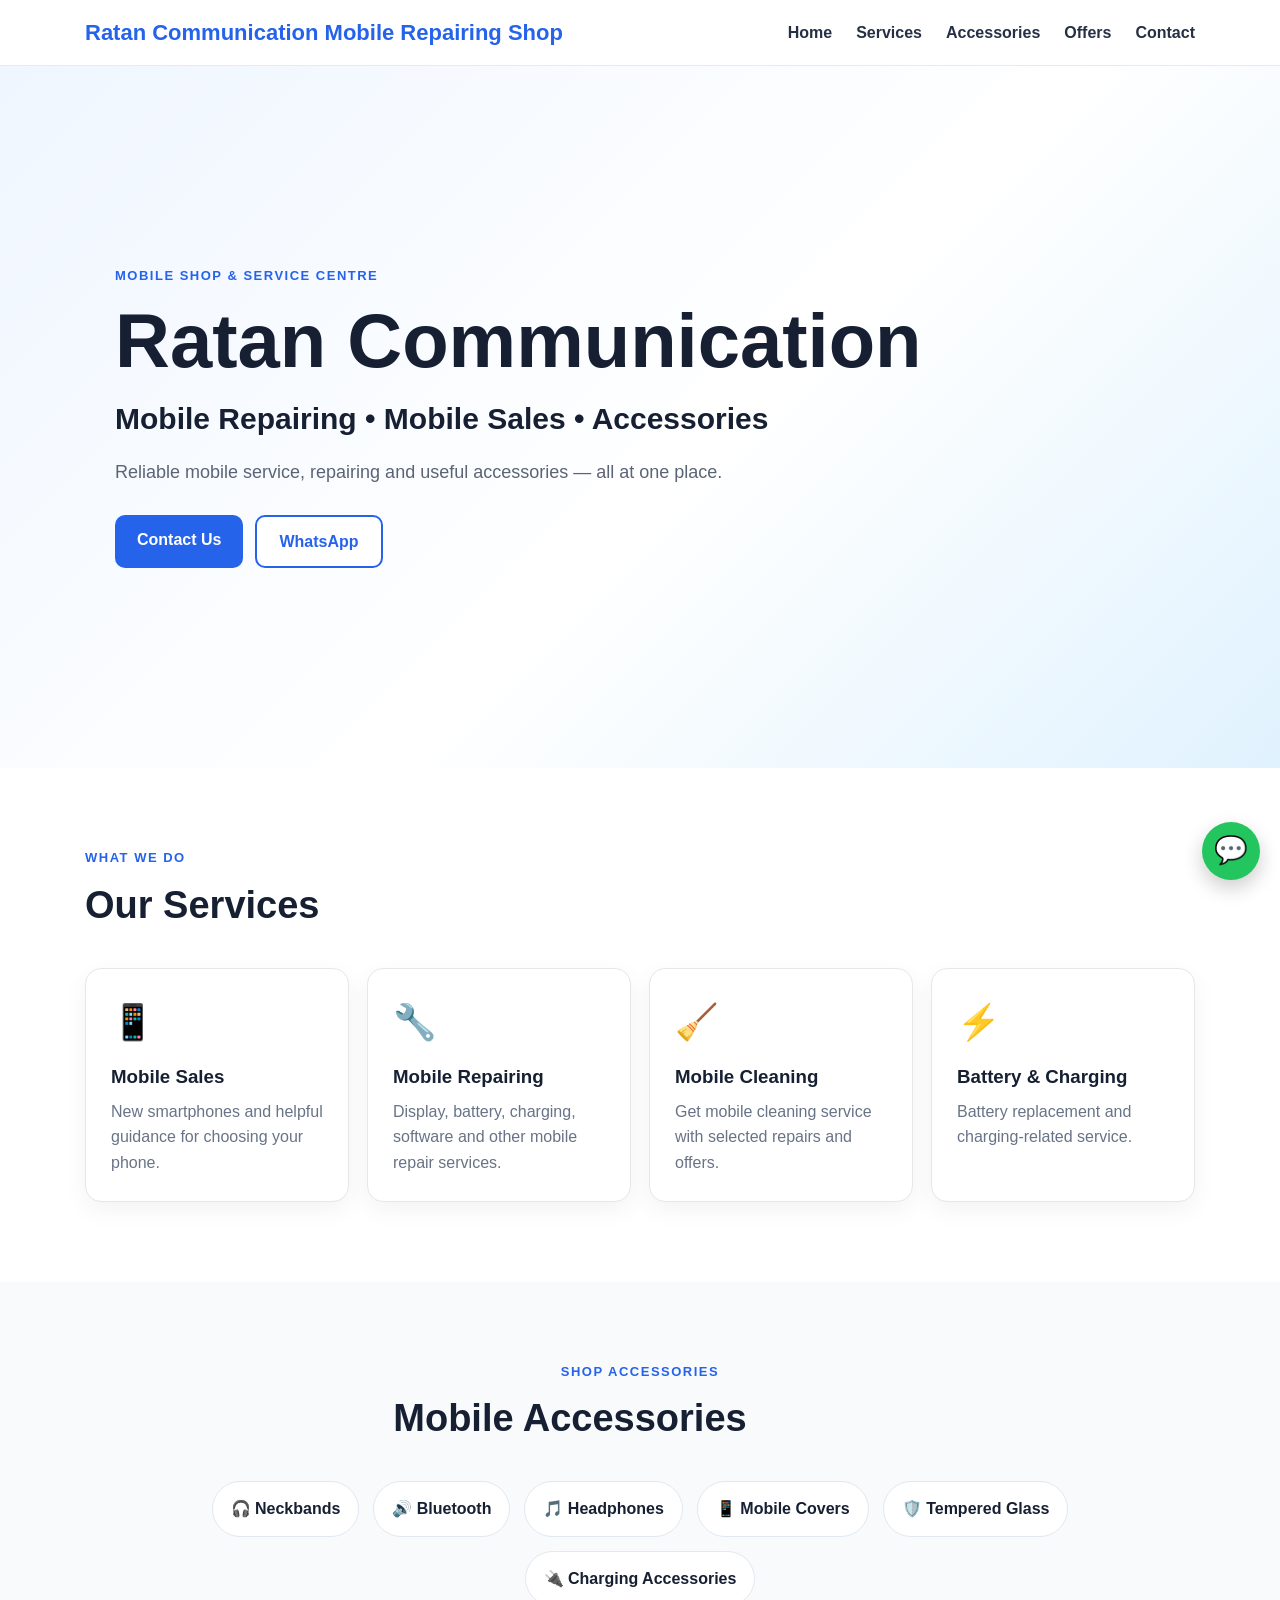
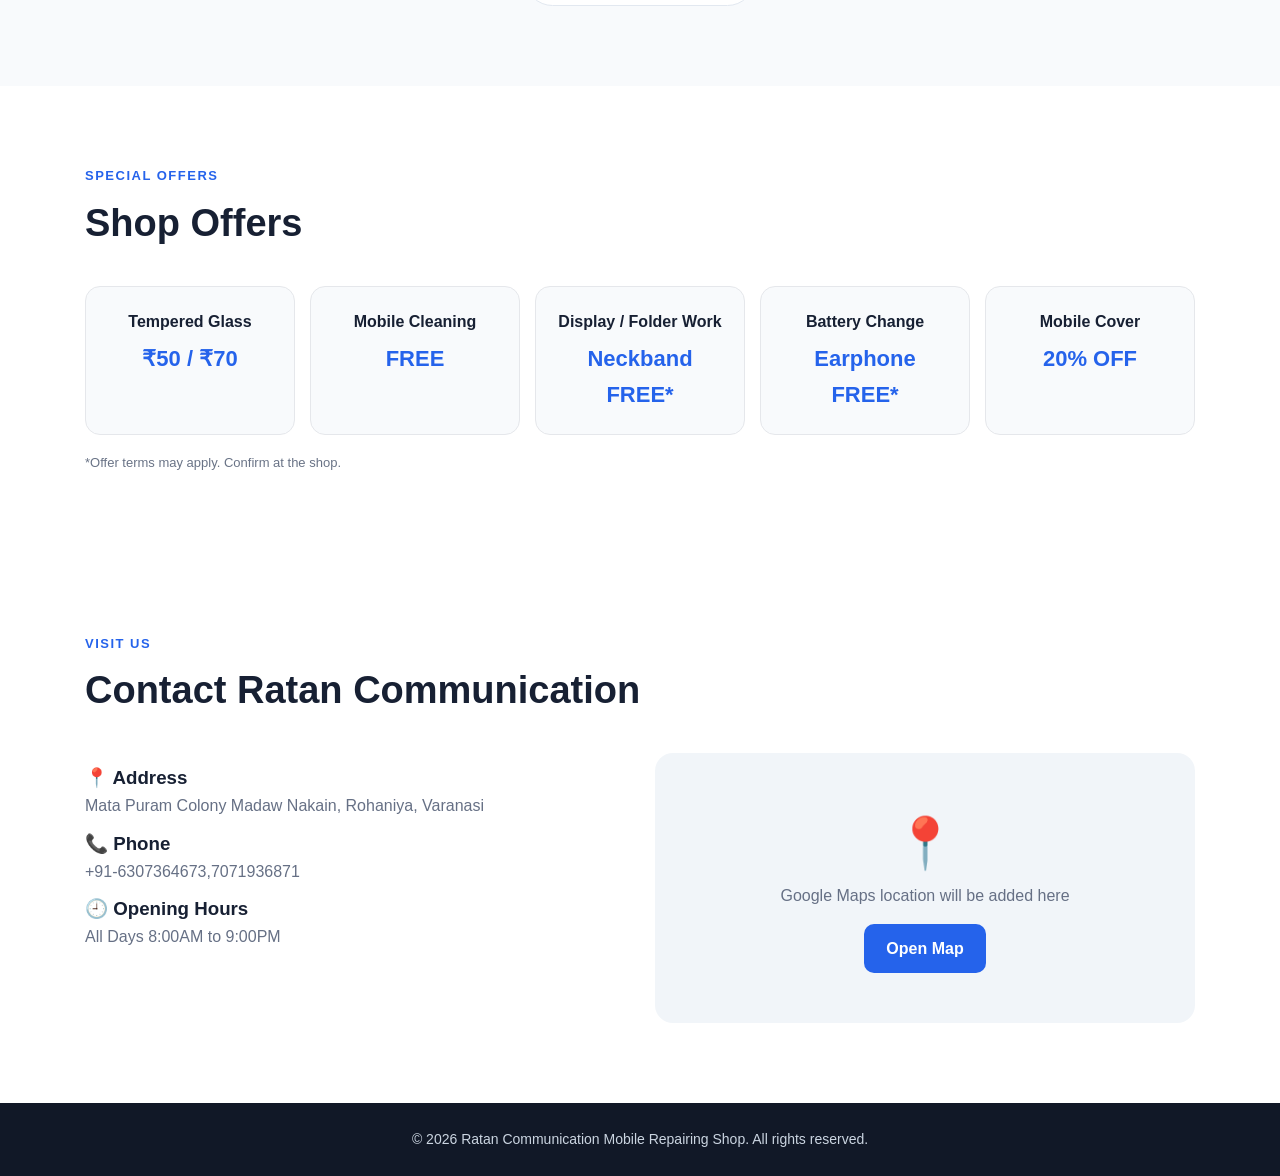
==== index.html @ 55b84077 "Add files via upload" ====
<!DOCTYPE html>
<html lang="en">
<head>
  <meta charset="UTF-8">
  <meta name="viewport" content="width=device-width, initial-scale=1.0">
  <title>Ratan Communication | Mobile Repairing & Sales</title>
  <meta name="description" content="Ratan Communication Mobile Repairing Shop - Mobile sales, repairing and accessories.">
  <link rel="stylesheet" href="style.css">
</head>
<body>
  <header>
    <nav class="nav">
      <div class="logo"><span>Ratan Communication Mobile Repairing Shop</span></div>
      <button class="menu" onclick="toggleMenu()">☰</button>
      <div id="navLinks" class="nav-links">
        <a href="#home">Home</a>
        <a href="#services">Services</a>
        <a href="#accessories">Accessories</a>
        <a href="#offers">Offers</a>
        <a href="#contact">Contact</a>
      </div>
    </nav>
  </header>

  <main>
    <section id="home" class="hero">
      <div class="hero-content">
        <p class="tag">MOBILE SHOP & SERVICE CENTRE</p>
        <h1>Ratan Communication</h1>
        <h2>Mobile Repairing • Mobile Sales • Accessories</h2>
        <p>Reliable mobile service, repairing and useful accessories — all at one place.</p>
        <div class="buttons">
          <a class="btn primary" href="#contact">Contact Us</a>
          <a class="btn secondary" href="https://wa.me/6307364673" target="_blank">WhatsApp</a>
        </div>
      </div>
    </section>

    <section id="services" class="section">
      <p class="eyebrow">WHAT WE DO</p>
      <h2>Our Services</h2>
      <div class="cards">
        <div class="card"><div class="icon">📱</div><h3>Mobile Sales</h3><p>New smartphones and helpful guidance for choosing your phone.</p></div>
        <div class="card"><div class="icon">🔧</div><h3>Mobile Repairing</h3><p>Display, battery, charging, software and other mobile repair services.</p></div>
        <div class="card"><div class="icon">🧹</div><h3>Mobile Cleaning</h3><p>Get mobile cleaning service with selected repairs and offers.</p></div>
        <div class="card"><div class="icon">⚡</div><h3>Battery & Charging</h3><p>Battery replacement and charging-related service.</p></div>
      </div>
    </section>

    <section id="accessories" class="section alt">
      <p class="eyebrow">SHOP ACCESSORIES</p>
      <h2>Mobile Accessories</h2>
      <div class="chips">
        <span>🎧 Neckbands</span><span>🔊 Bluetooth</span><span>🎵 Headphones</span>
        <span>📱 Mobile Covers</span><span>🛡️ Tempered Glass</span><span>🔌 Charging Accessories</span>
      </div>
    </section>

    <section id="offers" class="section">
      <p class="eyebrow">SPECIAL OFFERS</p>
      <h2>Shop Offers</h2>
      <div class="offer-grid">
        <div class="offer"><b>Tempered Glass</b><strong>₹50 / ₹70</strong></div>
        <div class="offer"><b>Mobile Cleaning</b><strong>FREE</strong></div>
        <div class="offer"><b>Display / Folder Work</b><strong>Neckband FREE*</strong></div>
        <div class="offer"><b>Battery Change</b><strong>Earphone FREE*</strong></div>
        <div class="offer"><b>Mobile Cover</b><strong>20% OFF</strong></div>
      </div>
      <p class="note">*Offer terms may apply. Confirm at the shop.</p>
    </section>

    <section id="contact" class="section contact">
      <p class="eyebrow">VISIT US</p>
      <h2>Contact Ratan Communication</h2>
      <div class="contact-box">
        <div>
            <h3>📍 Address</h3>
          <p> Mata Puram Colony Madaw Nakain, Rohaniya, Varanasi</p>
          <h3>📞 Phone</h3>
          <p>+91-6307364673,7071936871</p>
          <h3>🕘 Opening Hours</h3>
          <p>All Days 8:00AM to 9:00PM</p>
        </div>
        <div class="map-placeholder">
          <span>📍</span>
          <p>Google Maps location will be added here</p>
         <a class="btn primary" href="https://maps.app.goo.gl/xJHeXMTnq3RreZvB7?g_st=ac" target="_blank">Open Map</a>
        </div>
      </div>
    </section>
  </main>

  <a class="whatsapp" href="https://wa.me/916307364673" target="_blank" aria-label="WhatsApp">💬</a>

  <footer>
    <p>© <span id="year"></span> Ratan Communication Mobile Repairing Shop. All rights reserved.</p>
  </footer>

  <script src="script.js"></script>
</body>
</html>
---- style.css ----
*{box-sizing:border-box;margin:0;padding:0}
html{scroll-behavior:smooth}
body{font-family:Arial,Helvetica,sans-serif;color:#172033;background:#fff;line-height:1.6}
header{position:sticky;top:0;z-index:10;background:#fff;border-bottom:1px solid #e8eaf0}
.nav{max-width:1150px;margin:auto;padding:15px 20px;display:flex;align-items:center;justify-content:space-between}
.logo{font-size:22px;font-weight:800}.logo span{color:#2563eb}
.nav-links{display:flex;gap:24px}.nav-links a{text-decoration:none;color:#263044;font-weight:600}
.menu{display:none;background:none;border:0;font-size:25px}
.hero{min-height:78vh;display:flex;align-items:center;padding:70px 20px;background:linear-gradient(135deg,#eff6ff,#ffffff 55%,#e0f2fe)}
.hero-content{max-width:1050px;margin:auto;width:100%}
.tag,.eyebrow{color:#2563eb;font-weight:800;letter-spacing:1.5px;font-size:13px}
.hero h1{font-size:clamp(42px,7vw,76px);line-height:1.05;margin:14px 0}
.hero h2{font-size:clamp(20px,3vw,30px);margin-bottom:15px}
.hero p:not(.tag){max-width:650px;color:#5b6475;font-size:18px}
.buttons{display:flex;gap:12px;margin-top:28px;flex-wrap:wrap}
.btn{display:inline-block;padding:12px 22px;border-radius:10px;text-decoration:none;font-weight:700}
.primary{background:#2563eb;color:#fff}.secondary{background:#fff;color:#2563eb;border:2px solid #2563eb}
.section{max-width:1150px;margin:auto;padding:80px 20px}
.section h2{font-size:38px;margin:6px 0 32px}
.alt{max-width:none;background:#f8fafc;text-align:center}
.alt>*{max-width:1100px;margin-left:auto;margin-right:auto}
.cards{display:grid;grid-template-columns:repeat(4,1fr);gap:18px}
.card{padding:25px;border:1px solid #e5e7eb;border-radius:16px;background:#fff;box-shadow:0 8px 25px rgba(15,23,42,.05)}
.icon{font-size:35px;margin-bottom:12px}.card h3{margin-bottom:7px}.card p{color:#687386}
.chips{display:flex;gap:14px;justify-content:center;flex-wrap:wrap}
.chips span{padding:14px 18px;background:#fff;border:1px solid #e2e8f0;border-radius:30px;font-weight:700}
.offer-grid{display:grid;grid-template-columns:repeat(5,1fr);gap:15px}
.offer{padding:22px;border-radius:15px;background:#f8fafc;border:1px solid #e5e7eb;text-align:center}
.offer b,.offer strong{display:block}.offer strong{font-size:22px;color:#2563eb;margin-top:7px}.note{margin-top:18px;color:#697386;font-size:13px}
.contact{background:#fff}.contact-box{display:grid;grid-template-columns:1fr 1fr;gap:30px}
.contact-box h3{margin-top:10px}.contact-box p{color:#667085}
.map-placeholder{min-height:270px;border-radius:18px;background:#f1f5f9;display:flex;flex-direction:column;align-items:center;justify-content:center;text-align:center;padding:20px}
.map-placeholder span{font-size:50px}.map-placeholder .btn{margin-top:15px}
.whatsapp{position:fixed;right:20px;bottom:20px;width:58px;height:58px;border-radius:50%;background:#22c55e;color:#fff;text-decoration:none;display:flex;align-items:center;justify-content:center;font-size:27px;box-shadow:0 8px 20px #0003;z-index:20}
footer{padding:25px 20px;text-align:center;background:#111827;color:#cbd5e1;font-size:14px}
@media(max-width:800px){.menu{display:block}.nav-links{display:none;position:absolute;top:65px;left:0;right:0;background:#fff;padding:18px 20px;flex-direction:column;gap:14px;border-bottom:1px solid #eee}.nav-links.show{display:flex}.cards{grid-template-columns:1fr 1fr}.offer-grid{grid-template-columns:1fr 1fr}.contact-box{grid-template-columns:1fr}}
@media(max-width:520px){.cards,.offer-grid{grid-template-columns:1fr}.hero{min-height:70vh;padding-top:55px}.section{padding:60px 18px}.hero h1{font-size:44px}}
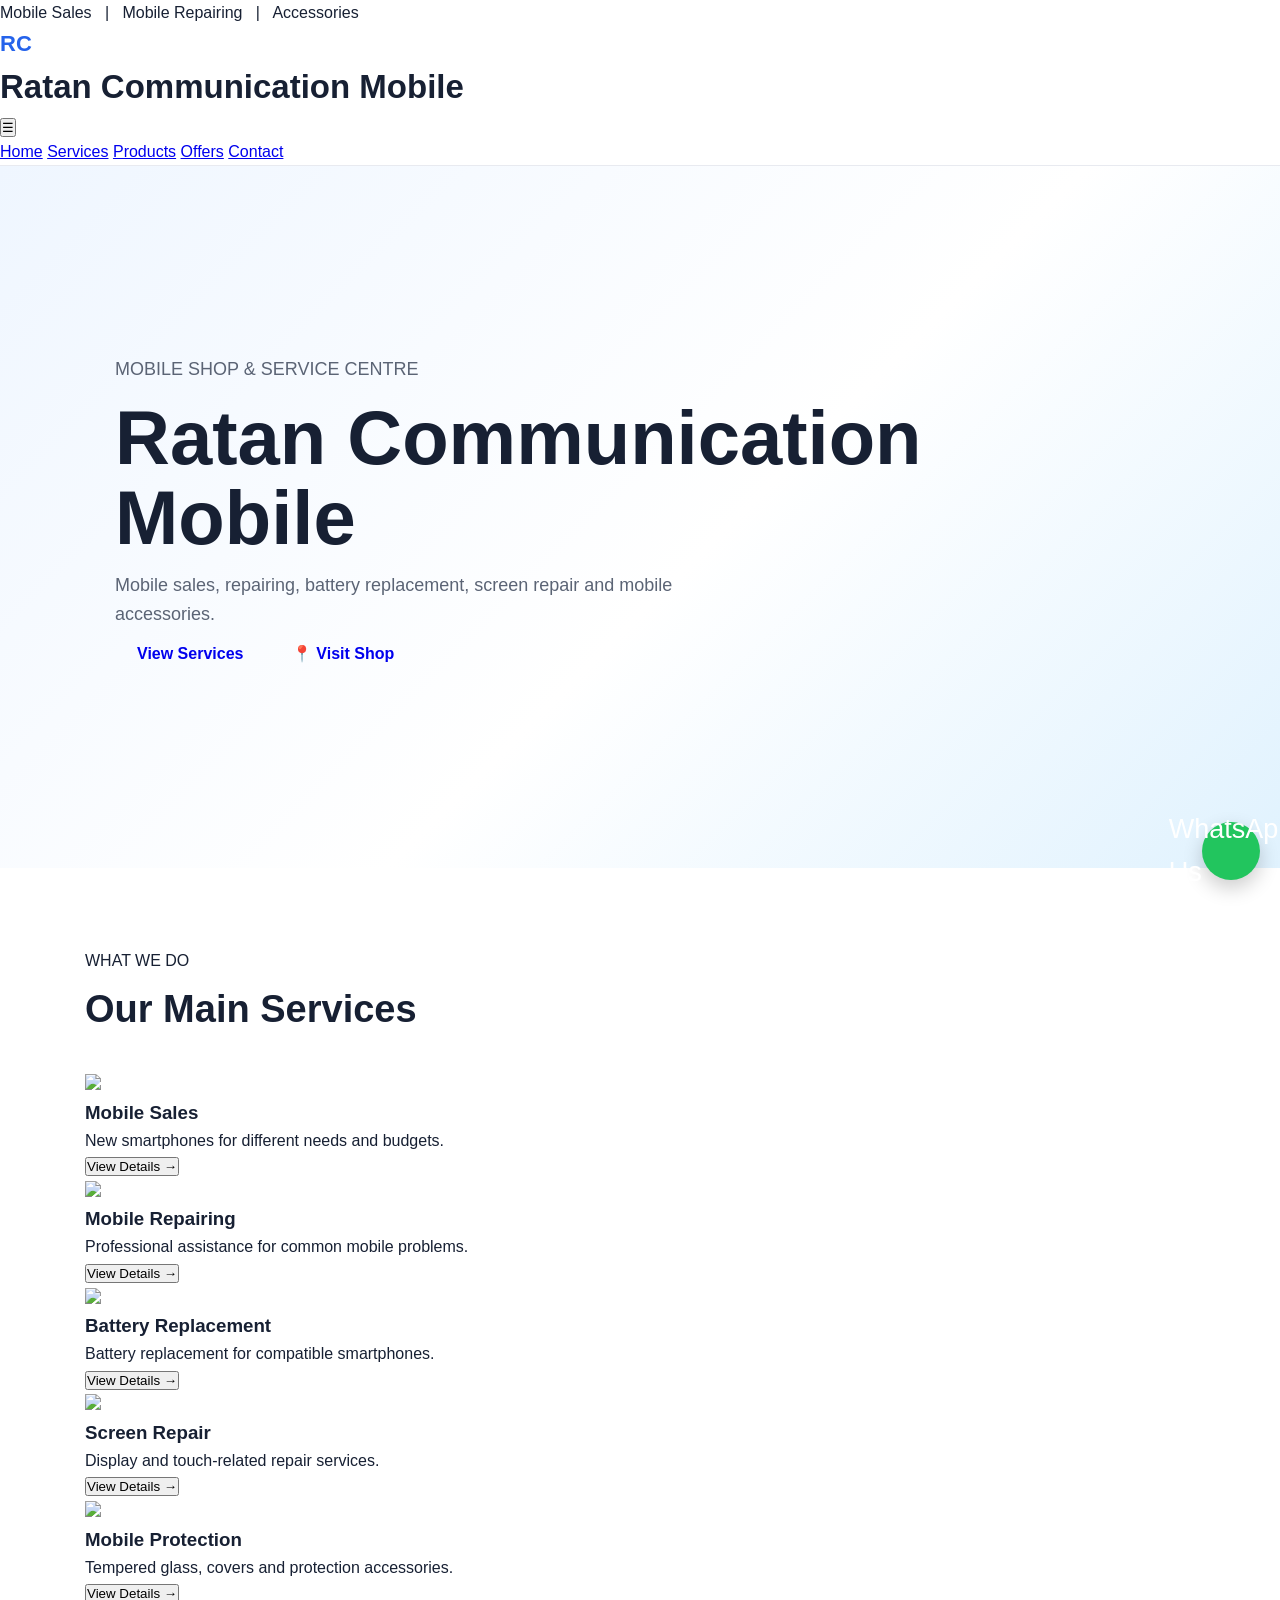
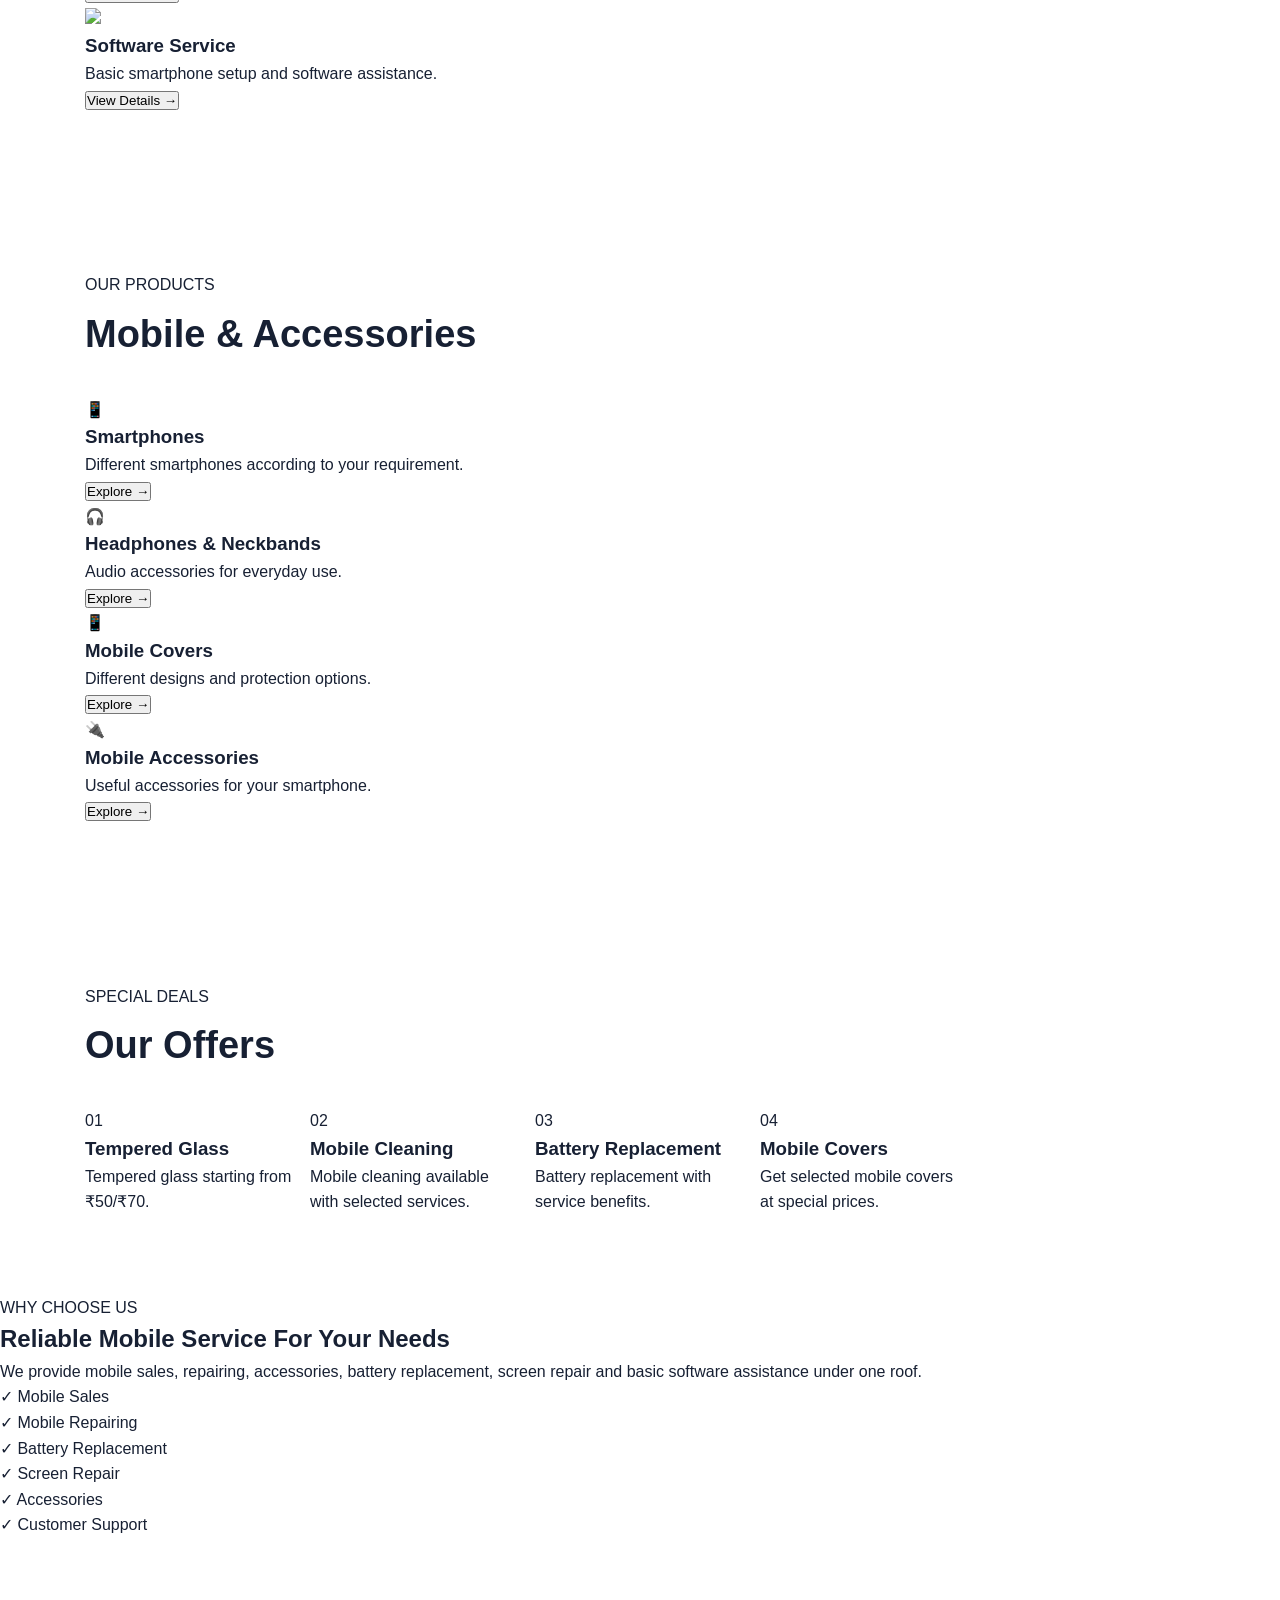
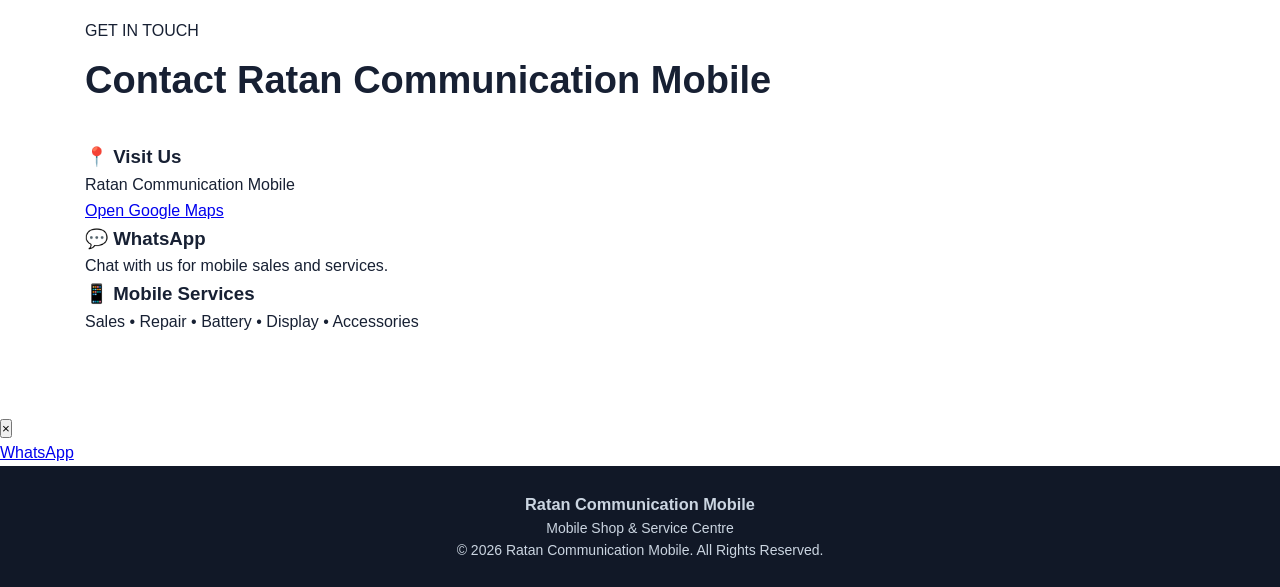
==== commit 62dcf402: "Update index.html" ====
--- a/index.html
+++ b/index.html
@@ -1,101 +1,329 @@
 <!DOCTYPE html>
 <html lang="en">
 <head>
-  <meta charset="UTF-8">
-  <meta name="viewport" content="width=device-width, initial-scale=1.0">
-  <title>Ratan Communication | Mobile Repairing & Sales</title>
-  <meta name="description" content="Ratan Communication Mobile Repairing Shop - Mobile sales, repairing and accessories.">
-  <link rel="stylesheet" href="style.css">
+    <meta charset="UTF-8">
+    <meta name="viewport" content="width=device-width, initial-scale=1.0">
+
+    <title>Ratan Communication Mobile | Mobile Shop & Service Centre</title>
+
+    <meta name="description"
+        content="Ratan Communication Mobile - Mobile sales, repairing, battery replacement, screen repair and mobile accessories.">
+
+    <link rel="stylesheet" href="style.css">
 </head>
+
 <body>
-  <header>
-    <nav class="nav">
-      <div class="logo"><span>Ratan Communication Mobile Repairing Shop</span></div>
-      <button class="menu" onclick="toggleMenu()">☰</button>
-      <div id="navLinks" class="nav-links">
+
+<!-- TOP BAR -->
+<div class="topbar">
+    Mobile Sales &nbsp; | &nbsp; Mobile Repairing &nbsp; | &nbsp; Accessories
+</div>
+
+
+<!-- NAVBAR -->
+<header>
+    <div class="logo">
+        <span>RC</span>
+        <h2>Ratan Communication Mobile</h2>
+    </div>
+
+    <button id="menuBtn">☰</button>
+
+    <nav id="navMenu">
         <a href="#home">Home</a>
         <a href="#services">Services</a>
-        <a href="#accessories">Accessories</a>
+        <a href="#products">Products</a>
         <a href="#offers">Offers</a>
         <a href="#contact">Contact</a>
-      </div>
     </nav>
-  </header>
-
-  <main>
-    <section id="home" class="hero">
-      <div class="hero-content">
-        <p class="tag">MOBILE SHOP & SERVICE CENTRE</p>
-        <h1>Ratan Communication</h1>
-        <h2>Mobile Repairing • Mobile Sales • Accessories</h2>
-        <p>Reliable mobile service, repairing and useful accessories — all at one place.</p>
-        <div class="buttons">
-          <a class="btn primary" href="#contact">Contact Us</a>
-          <a class="btn secondary" href="https://wa.me/6307364673" target="_blank">WhatsApp</a>
-        </div>
-      </div>
-    </section>
-
-    <section id="services" class="section">
-      <p class="eyebrow">WHAT WE DO</p>
-      <h2>Our Services</h2>
-      <div class="cards">
-        <div class="card"><div class="icon">📱</div><h3>Mobile Sales</h3><p>New smartphones and helpful guidance for choosing your phone.</p></div>
-        <div class="card"><div class="icon">🔧</div><h3>Mobile Repairing</h3><p>Display, battery, charging, software and other mobile repair services.</p></div>
-        <div class="card"><div class="icon">🧹</div><h3>Mobile Cleaning</h3><p>Get mobile cleaning service with selected repairs and offers.</p></div>
-        <div class="card"><div class="icon">⚡</div><h3>Battery & Charging</h3><p>Battery replacement and charging-related service.</p></div>
-      </div>
-    </section>
-
-    <section id="accessories" class="section alt">
-      <p class="eyebrow">SHOP ACCESSORIES</p>
-      <h2>Mobile Accessories</h2>
-      <div class="chips">
-        <span>🎧 Neckbands</span><span>🔊 Bluetooth</span><span>🎵 Headphones</span>
-        <span>📱 Mobile Covers</span><span>🛡️ Tempered Glass</span><span>🔌 Charging Accessories</span>
-      </div>
-    </section>
-
-    <section id="offers" class="section">
-      <p class="eyebrow">SPECIAL OFFERS</p>
-      <h2>Shop Offers</h2>
-      <div class="offer-grid">
-        <div class="offer"><b>Tempered Glass</b><strong>₹50 / ₹70</strong></div>
-        <div class="offer"><b>Mobile Cleaning</b><strong>FREE</strong></div>
-        <div class="offer"><b>Display / Folder Work</b><strong>Neckband FREE*</strong></div>
-        <div class="offer"><b>Battery Change</b><strong>Earphone FREE*</strong></div>
-        <div class="offer"><b>Mobile Cover</b><strong>20% OFF</strong></div>
-      </div>
-      <p class="note">*Offer terms may apply. Confirm at the shop.</p>
-    </section>
-
-    <section id="contact" class="section contact">
-      <p class="eyebrow">VISIT US</p>
-      <h2>Contact Ratan Communication</h2>
-      <div class="contact-box">
-        <div>
-            <h3>📍 Address</h3>
-          <p> Mata Puram Colony Madaw Nakain, Rohaniya, Varanasi</p>
-          <h3>📞 Phone</h3>
-          <p>+91-6307364673,7071936871</p>
-          <h3>🕘 Opening Hours</h3>
-          <p>All Days 8:00AM to 9:00PM</p>
-        </div>
-        <div class="map-placeholder">
-          <span>📍</span>
-          <p>Google Maps location will be added here</p>
-         <a class="btn primary" href="https://maps.app.goo.gl/xJHeXMTnq3RreZvB7?g_st=ac" target="_blank">Open Map</a>
-        </div>
-      </div>
-    </section>
-  </main>
-
-  <a class="whatsapp" href="https://wa.me/916307364673" target="_blank" aria-label="WhatsApp">💬</a>
-
-  <footer>
-    <p>© <span id="year"></span> Ratan Communication Mobile Repairing Shop. All rights reserved.</p>
-  </footer>
-
-  <script src="script.js"></script>
+</header>
+
+
+<!-- HERO -->
+<section id="home" class="hero">
+
+    <div class="hero-content">
+        <p class="small-title">MOBILE SHOP & SERVICE CENTRE</p>
+
+        <h1>
+            Ratan Communication
+            <span>Mobile</span>
+        </h1>
+
+        <p>
+            Mobile sales, repairing, battery replacement,
+            screen repair and mobile accessories.
+        </p>
+
+        <div class="hero-buttons">
+            <a href="#services" class="btn">View Services</a>
+
+            <a href="https://maps.app.goo.gl/EwhJZqvFnynXo7zR8?g_st=ac"
+               target="_blank"
+               class="btn outline">
+                📍 Visit Shop
+            </a>
+        </div>
+    </div>
+
+</section>
+
+
+<!-- QUICK SERVICES -->
+<section class="section">
+
+    <div class="section-title">
+        <p>WHAT WE DO</p>
+        <h2>Our Main Services</h2>
+    </div>
+
+    <div class="service-grid">
+
+        <div class="service-card" onclick="openModal('sales')">
+            <img src="https://images.unsplash.com/photo-1511707171634-5f897ff02aa9?auto=format&fit=crop&w=900&q=80">
+            <h3>Mobile Sales</h3>
+            <p>New smartphones for different needs and budgets.</p>
+            <button>View Details →</button>
+        </div>
+
+
+        <div class="service-card" onclick="openModal('repair')">
+            <img src="https://images.unsplash.com/photo-1591799264318-7e6ef8ddb7ea?auto=format&fit=crop&w=900&q=80">
+            <h3>Mobile Repairing</h3>
+            <p>Professional assistance for common mobile problems.</p>
+            <button>View Details →</button>
+        </div>
+
+
+        <div class="service-card" onclick="openModal('battery')">
+            <img src="https://th.bing.com/th/id/OIP.OnTLcw6MZYRsyBY9-PccVAHaDt?w=304&h=175&c=7&r=0&o=7&dpr=1.3&pid=1.7&rm=3">
+            <h3>Battery Replacement</h3>
+            <p>Battery replacement for compatible smartphones.</p>
+            <button>View Details →</button>
+        </div>
+
+
+        <div class="service-card" onclick="openModal('screen')">
+            <img src="https://images.unsplash.com/photo-1592899677977-9c10ca588bbd?auto=format&fit=crop&w=900&q=80">
+            <h3>Screen Repair</h3>
+            <p>Display and touch-related repair services.</p>
+            <button>View Details →</button>
+        </div>
+
+
+        <div class="service-card" onclick="openModal('protection')">
+            <img src="https://images.unsplash.com/photo-1601593346740-925612772716?auto=format&fit=crop&w=900&q=80">
+            <h3>Mobile Protection</h3>
+            <p>Tempered glass, covers and protection accessories.</p>
+            <button>View Details →</button>
+        </div>
+
+
+        <div class="service-card" onclick="openModal('software')">
+            <img src="https://images.unsplash.com/photo-1517336714731-489689fd1ca8?auto=format&fit=crop&w=900&q=80">
+            <h3>Software Service</h3>
+            <p>Basic smartphone setup and software assistance.</p>
+            <button>View Details →</button>
+        </div>
+
+    </div>
+
+</section>
+
+
+<!-- PRODUCTS -->
+<section id="products" class="section dark-section">
+
+    <div class="section-title light">
+        <p>OUR PRODUCTS</p>
+        <h2>Mobile & Accessories</h2>
+    </div>
+
+    <div class="product-grid">
+
+        <div class="product-card" onclick="openModal('phones')">
+            <div class="product-icon">📱</div>
+            <h3>Smartphones</h3>
+            <p>Different smartphones according to your requirement.</p>
+            <button>Explore →</button>
+        </div>
+
+        <div class="product-card" onclick="openModal('headphones')">
+            <div class="product-icon">🎧</div>
+            <h3>Headphones & Neckbands</h3>
+            <p>Audio accessories for everyday use.</p>
+            <button>Explore →</button>
+        </div>
+
+        <div class="product-card" onclick="openModal('covers')">
+            <div class="product-icon">📱</div>
+            <h3>Mobile Covers</h3>
+            <p>Different designs and protection options.</p>
+            <button>Explore →</button>
+        </div>
+
+        <div class="product-card" onclick="openModal('accessories')">
+            <div class="product-icon">🔌</div>
+            <h3>Mobile Accessories</h3>
+            <p>Useful accessories for your smartphone.</p>
+            <button>Explore →</button>
+        </div>
+
+    </div>
+
+</section>
+
+
+<!-- OFFERS -->
+<section id="offers" class="section">
+
+    <div class="section-title">
+        <p>SPECIAL DEALS</p>
+        <h2>Our Offers</h2>
+    </div>
+
+    <div class="offer-grid">
+
+        <div class="offer-card">
+            <span>01</span>
+            <h3>Tempered Glass</h3>
+            <p>Tempered glass starting from ₹50/₹70.</p>
+        </div>
+
+        <div class="offer-card">
+            <span>02</span>
+            <h3>Mobile Cleaning</h3>
+            <p>Mobile cleaning available with selected services.</p>
+        </div>
+
+        <div class="offer-card">
+            <span>03</span>
+            <h3>Battery Replacement</h3>
+            <p>Battery replacement with service benefits.</p>
+        </div>
+
+        <div class="offer-card">
+            <span>04</span>
+            <h3>Mobile Covers</h3>
+            <p>Get selected mobile covers at special prices.</p>
+        </div>
+
+    </div>
+
+</section>
+
+
+<!-- WHY US -->
+<section class="why-us">
+
+    <div>
+        <p class="small-title">WHY CHOOSE US</p>
+
+        <h2>Reliable Mobile Service For Your Needs</h2>
+
+        <p>
+            We provide mobile sales, repairing, accessories,
+            battery replacement, screen repair and basic software
+            assistance under one roof.
+        </p>
+
+        <div class="points">
+            <p>✓ Mobile Sales</p>
+            <p>✓ Mobile Repairing</p>
+            <p>✓ Battery Replacement</p>
+            <p>✓ Screen Repair</p>
+            <p>✓ Accessories</p>
+            <p>✓ Customer Support</p>
+        </div>
+    </div>
+
+</section>
+
+
+<!-- CONTACT -->
+<section id="contact" class="section contact-section">
+
+    <div class="section-title">
+        <p>GET IN TOUCH</p>
+        <h2>Contact Ratan Communication Mobile</h2>
+    </div>
+
+    <div class="contact-grid">
+
+        <div class="contact-card">
+            <h3>📍 Visit Us</h3>
+            <p>Ratan Communication Mobile</p>
+
+            <a href="https://maps.app.goo.gl/EwhJZqvFnynXo7zR8?g_st=ac"
+               target="_blank"
+               class="contact-btn">
+                Open Google Maps
+            </a>
+        </div>
+
+
+        <div class="contact-card">
+            <h3>💬 WhatsApp</h3>
+            <p>Chat with us for mobile sales and services.</p>
+
+            <!-- APNA WHATSAPP NUMBER YAHAN LAGANA -->
+            <a href="https://wa.me/916307364673"
+               target="_blank"
+               class="contact-btn whatsapp">
+                WhatsApp Us
+            </a>
+        </div>
+
+
+        <div class="contact-card">
+            <h3>📱 Mobile Services</h3>
+            <p>Sales • Repair • Battery • Display • Accessories</p>
+        </div>
+
+    </div>
+
+</section>
+
+
+<!-- MODAL -->
+<div id="modal" class="modal">
+
+    <div class="modal-box">
+
+        <button class="close-btn" onclick="closeModal()">×</button>
+
+        <div id="modalContent"></div>
+
+    </div>
+
+</div>
+
+
+<!-- FLOATING WHATSAPP -->
+<a href="https://wa.me/916307364673"
+   target="_blank"
+   class="floating-whatsapp">
+    WhatsApp
+</a>
+
+
+<!-- FOOTER -->
+<footer>
+
+    <h3>Ratan Communication Mobile</h3>
+
+    <p>
+        Mobile Shop & Service Centre
+    </p>
+
+    <p>
+        © 2026 Ratan Communication Mobile. All Rights Reserved.
+    </p>
+
+</footer>
+
+
+<script src="script.js"></script>
+
 </body>
 </html>
